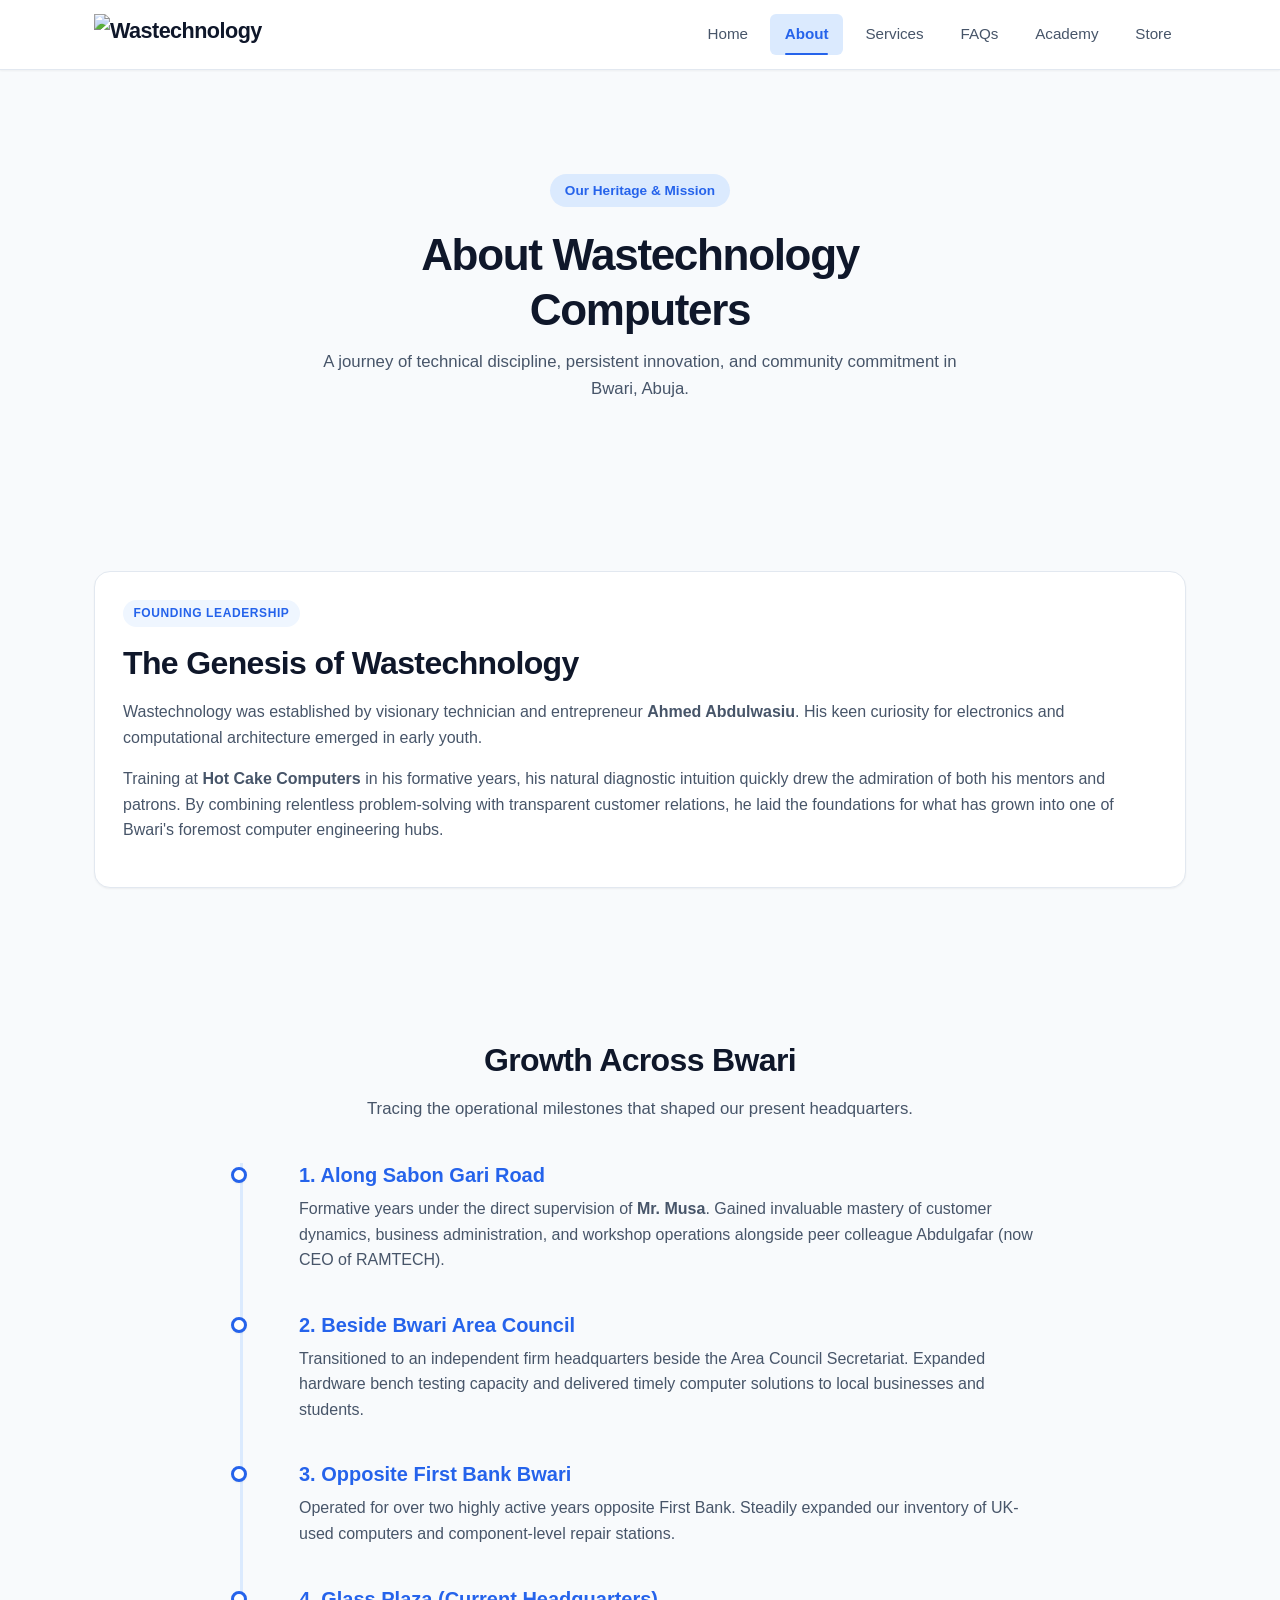
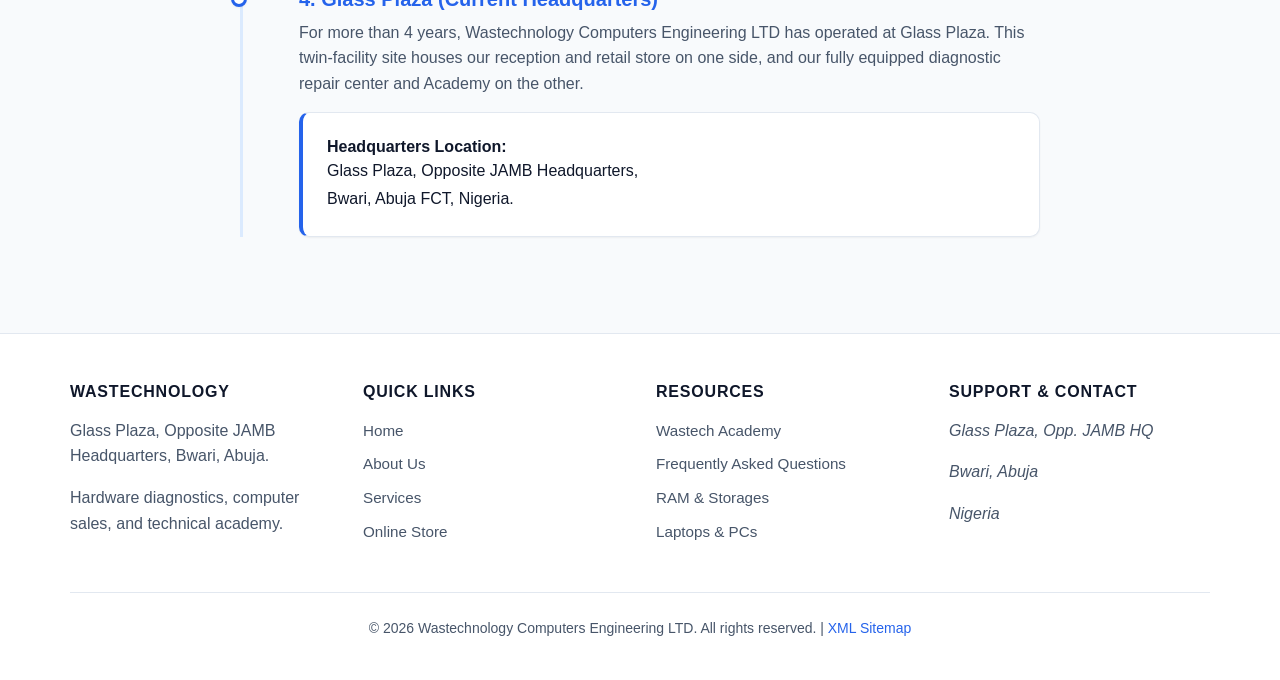
==== about.html @ b7859565 "Opitimization for search engine" ====
<!DOCTYPE html>
<html lang="en">

<head>
    <meta charset="UTF-8">
    <meta name="viewport" content="width=device-width, initial-scale=1.0">
    
    <!-- Primary SEO Meta Tags -->
    <title>About Us | Wastechnology Computers Engineering LTD, Bwari Abuja</title>
    <meta name="title" content="About Us | Wastechnology Computers Engineering LTD, Bwari Abuja">
    <meta name="description" content="Discover the story of Wastechnology Computers and founder Ahmed Abdulwasiu. Over 4 years at Glass Plaza Bwari offering premier laptop repairs, PC sales &amp; academy training.">
    <meta name="keywords" content="about Wastechnology, Ahmed Abdulwasiu, computer shop history Bwari, Glass Plaza Bwari computers, IT company Abuja, computer engineering firm Nigeria">
    <meta name="author" content="Wastechnology Computers Engineering LTD">
    <meta name="robots" content="index, follow, max-snippet:-1, max-image-preview:large, max-video-preview:-1">
    <meta name="theme-color" content="#2563eb">

    <!-- Canonical URL -->
    <link rel="canonical" href="https://wastechnology.com.ng/about.html">

    <!-- Open Graph / Facebook -->
    <meta property="og:type" content="website">
    <meta property="og:locale" content="en_NG">
    <meta property="og:site_name" content="Wastechnology Computers">
    <meta property="og:url" content="https://wastechnology.com.ng/about.html">
    <meta property="og:title" content="About Us | Wastechnology Computers Engineering LTD, Bwari Abuja">
    <meta property="og:description" content="Discover the story of Wastechnology Computers and founder Ahmed Abdulwasiu. Over 4 years at Glass Plaza Bwari providing quality repairs, PC sales &amp; academy.">
    <meta property="og:image" content="https://wastechnology.com.ng/assets/og-image.svg">
    <meta property="og:image:width" content="1200">
    <meta property="og:image:height" content="630">
    <meta property="og:image:alt" content="About Wastechnology Computers Engineering LTD">

    <!-- Twitter Card -->
    <meta name="twitter:card" content="summary_large_image">
    <meta name="twitter:url" content="https://wastechnology.com.ng/about.html">
    <meta name="twitter:title" content="About Us | Wastechnology Computers Engineering LTD, Bwari Abuja">
    <meta name="twitter:description" content="The journey, heritage and expansion of Wastechnology Computers under Ahmed Abdulwasiu in Bwari, Abuja.">
    <meta name="twitter:image" content="https://wastechnology.com.ng/assets/og-image.svg">

    <!-- Stylesheet -->
    <link rel="stylesheet" href="style.css">

    <!-- JSON-LD Structured Data (AboutPage & Organization) -->
    <script type="application/ld+json">
    {
      "@context": "https://schema.org",
      "@type": "AboutPage",
      "name": "About Wastechnology Computers",
      "url": "https://wastechnology.com.ng/about.html",
      "mainEntity": {
        "@type": "LocalBusiness",
        "name": "Wastechnology Computers Engineering LTD",
        "founder": {
          "@type": "Person",
          "name": "Ahmed Abdulwasiu",
          "jobTitle": "CEO & Lead Computer Engineer"
        },
        "address": {
          "@type": "PostalAddress",
          "streetAddress": "Glass Plaza, Opposite JAMB Headquarters",
          "addressLocality": "Bwari",
          "addressRegion": "Abuja FCT",
          "addressCountry": "NG"
        }
      }
    }
    </script>
</head>

<body>
    <div class="page about-page" itemscope itemtype="https://schema.org/LocalBusiness">
        <!-- Header & Semantic Navigation -->
        <header role="banner">
            <nav class="nav-links" role="navigation" aria-label="Main Navigation">
                <div class="brand-logo">
                    <a href="index.html" itemprop="url" aria-label="Wastechnology Home">
                        <img src="assets/logo.svg" alt="Wastechnology Computers Logo" width="180" height="42" decoding="async">
                    </a>
                </div>
                <div class="nav-menu" role="menubar">
                    <a href="index.html" role="menuitem">Home</a>
                    <a href="about.html" class="active" aria-current="page" role="menuitem">About</a>
                    <a href="services.html" role="menuitem">Services</a>
                    <a href="faqs.html" role="menuitem">FAQs</a>
                    <a href="academy.html" role="menuitem">Academy</a>
                    <a href="store.html" role="menuitem">Store</a>
                </div>
            </nav>
        </header>

        <!-- Main Landmark Content -->
        <main role="main" class="container">
            <section class="section-header" style="margin-top: 3rem;">
                <span class="greeting-badge">Our Heritage &amp; Mission</span>
                <h1 itemprop="name">About Wastechnology Computers</h1>
                <p itemprop="description">A journey of technical discipline, persistent innovation, and community commitment in Bwari, Abuja.</p>
            </section>

            <!-- Founder Section with Person Microdata -->
            <section role="region" aria-labelledby="founder-heading">
                <div class="card" itemprop="founder" itemscope itemtype="https://schema.org/Person" style="margin-bottom: 2.5rem;">
                    <span class="card-tag">Founding Leadership</span>
                    <h2 id="founder-heading">The Genesis of Wastechnology</h2>
                    <p>
                        Wastechnology was established by visionary technician and entrepreneur <strong itemprop="name">Ahmed Abdulwasiu</strong>. His keen curiosity for electronics and computational architecture emerged in early youth.
                    </p>
                    <p>
                        Training at <strong>Hot Cake Computers</strong> in his formative years, his natural diagnostic intuition quickly drew the admiration of both his mentors and patrons. By combining relentless problem-solving with transparent customer relations, he laid the foundations for what has grown into one of Bwari's foremost computer engineering hubs.
                    </p>
                </div>
            </section>

            <!-- Timeline of Company Expansion -->
            <section role="region" aria-labelledby="timeline-heading">
                <div class="section-header">
                    <h2 id="timeline-heading">Growth Across Bwari</h2>
                    <p>Tracing the operational milestones that shaped our present headquarters.</p>
                </div>

                <div class="timeline">
                    <article class="timeline-item">
                        <h3>1. Along Sabon Gari Road</h3>
                        <p>
                            Formative years under the direct supervision of <strong title="JAMB Staff Member">Mr. Musa</strong>. Gained invaluable mastery of customer dynamics, business administration, and workshop operations alongside peer colleague Abdulgafar (now CEO of RAMTECH).
                        </p>
                    </article>

                    <article class="timeline-item">
                        <h3>2. Beside Bwari Area Council</h3>
                        <p>
                            Transitioned to an independent firm headquarters beside the Area Council Secretariat. Expanded hardware bench testing capacity and delivered timely computer solutions to local businesses and students.
                        </p>
                    </article>

                    <article class="timeline-item">
                        <h3>3. Opposite First Bank Bwari</h3>
                        <p>
                            Operated for over two highly active years opposite First Bank. Steadily expanded our inventory of UK-used computers and component-level repair stations.
                        </p>
                    </article>

                    <article class="timeline-item">
                        <h3 title="Current Location">4. Glass Plaza (Current Headquarters)</h3>
                        <p>
                            For more than 4 years, Wastechnology Computers Engineering LTD has operated at Glass Plaza. This twin-facility site houses our reception and retail store on one side, and our fully equipped diagnostic repair center and Academy on the other.
                        </p>

                        <div class="address-box" itemprop="address" itemscope itemtype="https://schema.org/PostalAddress">
                            <h4>Headquarters Location:</h4>
                            <address>
                                <span itemprop="streetAddress">Glass Plaza, Opposite JAMB Headquarters</span>,<br>
                                <span itemprop="addressLocality">Bwari</span>,
                                <span itemprop="addressRegion">Abuja FCT</span>,
                                <span itemprop="addressCountry">Nigeria</span>.
                            </address>
                        </div>
                    </article>
                </div>
            </section>
        </main>

        <!-- Semantic Footer Landmark -->
        <footer role="contentinfo">
            <div class="footer-container">
                <div class="footer-grid">
                    <div class="footer-col">
                        <h4>Wastechnology</h4>
                        <p>Glass Plaza, Opposite JAMB Headquarters, Bwari, Abuja.</p>
                        <p>Hardware diagnostics, computer sales, and technical academy.</p>
                    </div>

                    <div class="footer-col">
                        <h4>Quick Links</h4>
                        <ul>
                            <li><a href="index.html">Home</a></li>
                            <li><a href="about.html">About Us</a></li>
                            <li><a href="services.html">Services</a></li>
                            <li><a href="store.html">Online Store</a></li>
                        </ul>
                    </div>

                    <div class="footer-col">
                        <h4>Resources</h4>
                        <ul>
                            <li><a href="academy.html">Wastech Academy</a></li>
                            <li><a href="faqs.html">Frequently Asked Questions</a></li>
                            <li><a href="store.html#ram">RAM &amp; Storages</a></li>
                            <li><a href="store.html#hp">Laptops &amp; PCs</a></li>
                        </ul>
                    </div>

                    <div class="footer-col">
                        <h4>Support &amp; Contact</h4>
                        <address itemscope itemtype="https://schema.org/PostalAddress">
                            <p><span itemprop="streetAddress">Glass Plaza, Opp. JAMB HQ</span></p>
                            <p><span itemprop="addressLocality">Bwari</span>, <span itemprop="addressRegion">Abuja</span></p>
                            <p>Nigeria</p>
                        </address>
                    </div>
                </div>

                <div class="footer-bottom">
                    <p>&copy; 2026 Wastechnology Computers Engineering LTD. All rights reserved. | <a href="sitemap.xml">XML Sitemap</a></p>
                </div>
            </div>
        </footer>
    </div>
</body>

</html>
---- style.css ----
/* ==========================================================================
   WASTECHNOLOGY COMPUTERS - MODERN LIGHT THEME STYLESHEET
   100% HTML & CSS (No JavaScript Required)
   ========================================================================== */

/* --- Custom Properties / Design Tokens --- */
:root {
  --font-family: -apple-system, BlinkMacSystemFont, "Segoe UI", Roboto, "Helvetica Neue", Arial, sans-serif;
  
  /* Light Theme Palette */
  --bg-body: #f8fafc;
  --bg-card: #ffffff;
  --bg-alt: #f1f5f9;
  --bg-accent-soft: #eff6ff;
  
  --text-main: #0f172a;
  --text-muted: #475569;
  --text-subtle: #64748b;
  --text-on-accent: #ffffff;

  --primary: #2563eb;
  --primary-hover: #1d4ed8;
  --primary-subtle: #dbeafe;
  --secondary: #0284c7;
  --accent-gold: #f59e0b;
  --success: #16a34a;

  --border: #e2e8f0;
  --border-focus: #93c5fd;

  --shadow-sm: 0 1px 2px 0 rgba(0, 0, 0, 0.05);
  --shadow-md: 0 4px 6px -1px rgba(0, 0, 0, 0.07), 0 2px 4px -2px rgba(0, 0, 0, 0.05);
  --shadow-lg: 0 10px 15px -3px rgba(0, 0, 0, 0.08), 0 4px 6px -4px rgba(0, 0, 0, 0.04);
  --shadow-glow: 0 12px 24px -4px rgba(37, 99, 235, 0.15);

  --radius-sm: 6px;
  --radius-md: 10px;
  --radius-lg: 16px;
  --radius-full: 9999px;

  --transition-fast: 0.15s ease;
  --transition-normal: 0.25s cubic-bezier(0.16, 1, 0.3, 1);
  --transition-slow: 0.4s cubic-bezier(0.16, 1, 0.3, 1);
}

/* --- Global Reset & Base Elements --- */
*, *::before, *::after {
  box-sizing: border-box;
  margin: 0;
  padding: 0;
}

html {
  font-size: 16px;
  scroll-behavior: smooth;
}

body {
  font-family: var(--font-family);
  background-color: var(--bg-body);
  color: var(--text-main);
  line-height: 1.6;
  min-height: 100vh;
  display: flex;
  flex-direction: column;
  -webkit-font-smoothing: antialiased;
}

.page {
  flex: 1 0 auto;
  display: flex;
  flex-direction: column;
}

a {
  color: var(--primary);
  text-decoration: none;
  transition: color var(--transition-fast);
}

a:hover, a:focus-visible {
  color: var(--primary-hover);
}

img {
  max-width: 100%;
  height: auto;
  display: block;
}

/* --- Container Utility --- */
.container {
  width: 100%;
  max-width: 1140px;
  margin-left: auto;
  margin-right: auto;
  padding-left: 1.5rem;
  padding-right: 1.5rem;
}

/* --- Header & Navigation Bar --- */
header {
  background-color: rgba(255, 255, 255, 0.95);
  backdrop-filter: blur(8px);
  border-bottom: 1px solid var(--border);
  position: sticky;
  top: 0;
  z-index: 100;
  box-shadow: var(--shadow-sm);
}

.nav-links {
  max-width: 1140px;
  margin: 0 auto;
  padding: 0.85rem 1.5rem;
  display: flex;
  align-items: center;
  justify-content: space-between;
  gap: 1rem;
}

.brand-logo a {
  font-size: 1.35rem;
  font-weight: 800;
  letter-spacing: -0.025em;
  color: var(--text-main);
  display: inline-flex;
  align-items: center;
  gap: 0.4rem;
}

.brand-logo a span {
  color: var(--primary);
}

.nav-menu {
  display: flex;
  align-items: center;
  gap: 0.5rem;
  list-style: none;
  flex-wrap: wrap;
}

.nav-menu a {
  color: var(--text-muted);
  font-weight: 500;
  font-size: 0.95rem;
  padding: 0.5rem 0.9rem;
  border-radius: var(--radius-sm);
  position: relative;
  transition: color var(--transition-fast), background-color var(--transition-fast);
}

.nav-menu a:hover {
  color: var(--primary);
  background-color: var(--bg-accent-soft);
}

.nav-menu a[aria-current="page"],
.nav-menu a.active {
  color: var(--primary);
  background-color: var(--primary-subtle);
  font-weight: 600;
}

.nav-menu a[aria-current="page"]::after,
.nav-menu a.active::after {
  content: "";
  position: absolute;
  bottom: 0;
  left: 20%;
  width: 60%;
  height: 2px;
  background-color: var(--primary);
  border-radius: var(--radius-full);
}

/* --- Typography & Headings --- */
h1, h2, h3, h4, h5, h6 {
  color: var(--text-main);
  line-height: 1.25;
  font-weight: 700;
}

h1 {
  font-size: clamp(2rem, 4vw, 2.75rem);
  letter-spacing: -0.03em;
  margin-bottom: 0.75rem;
}

h2 {
  font-size: clamp(1.5rem, 3vw, 2rem);
  letter-spacing: -0.02em;
  margin-bottom: 1rem;
}

h3 {
  font-size: 1.25rem;
  margin-bottom: 0.5rem;
}

p {
  color: var(--text-muted);
  margin-bottom: 1rem;
}

/* --- Hero & Greeting Section --- */
.greeting {
  background: linear-gradient(135deg, #eff6ff 0%, #f8fafc 60%, #e0f2fe 100%);
  border-bottom: 1px solid var(--border);
  padding: 4rem 1.5rem;
  text-align: center;
  position: relative;
  overflow: hidden;
}

.greeting::before {
  content: "";
  position: absolute;
  top: -50%;
  left: 50%;
  transform: translateX(-50%);
  width: 800px;
  height: 500px;
  background: radial-gradient(circle, rgba(37, 99, 235, 0.08) 0%, transparent 70%);
  pointer-events: none;
}

.greeting-wrapper {
  max-width: 850px;
  margin: 0 auto;
  position: relative;
  z-index: 1;
}

.greeting-badge {
  display: inline-flex;
  align-items: center;
  gap: 0.5rem;
  background-color: var(--primary-subtle);
  color: var(--primary);
  font-weight: 600;
  font-size: 0.85rem;
  padding: 0.35rem 0.9rem;
  border-radius: var(--radius-full);
  margin-bottom: 1.25rem;
  animation: pulseBadge 3s infinite ease-in-out;
}

.greeting-content h1 {
  margin-bottom: 1rem;
  background: linear-gradient(135deg, #0f172a 30%, #2563eb 100%);
  -webkit-background-clip: text;
  -webkit-text-fill-color: transparent;
  animation: fadeInDown 0.6s var(--transition-normal);
}

.greeting-content p {
  font-size: 1.15rem;
  max-width: 650px;
  margin: 0 auto 0.75rem auto;
  animation: fadeInUp 0.7s var(--transition-normal);
}

.greeting-actions {
  display: flex;
  justify-content: center;
  gap: 1rem;
  margin-top: 2rem;
  flex-wrap: wrap;
  animation: fadeInUp 0.8s var(--transition-normal);
}

/* --- Buttons --- */
.btn {
  display: inline-flex;
  align-items: center;
  justify-content: center;
  gap: 0.5rem;
  padding: 0.75rem 1.5rem;
  border-radius: var(--radius-md);
  font-weight: 600;
  font-size: 0.95rem;
  cursor: pointer;
  border: 1px solid transparent;
  transition: transform var(--transition-fast), box-shadow var(--transition-fast), background-color var(--transition-fast);
}

.btn:active {
  transform: scale(0.98);
}

.btn-primary {
  background-color: var(--primary);
  color: var(--text-on-accent);
  box-shadow: 0 4px 12px rgba(37, 99, 235, 0.25);
}

.btn-primary:hover {
  background-color: var(--primary-hover);
  color: var(--text-on-accent);
  box-shadow: var(--shadow-glow);
  transform: translateY(-2px);
}

.btn-outline {
  background-color: var(--bg-card);
  color: var(--text-main);
  border-color: var(--border);
  box-shadow: var(--shadow-sm);
}

.btn-outline:hover {
  border-color: var(--primary);
  color: var(--primary);
  background-color: var(--bg-accent-soft);
  transform: translateY(-2px);
}

/* --- Sections & Card Layouts --- */
section {
  padding: 3.5rem 0;
}

.section-header {
  text-align: center;
  max-width: 650px;
  margin: 0 auto 2.5rem auto;
}

.section-header p {
  font-size: 1.05rem;
}

/* Grid for Cards */
.grid-cards,
.store-items {
  display: grid;
  grid-template-columns: repeat(auto-fit, minmax(260px, 1fr));
  gap: 1.75rem;
}

/* Modern Card Component */
.card {
  background: var(--bg-card);
  border: 1px solid var(--border);
  border-radius: var(--radius-lg);
  padding: 1.75rem;
  box-shadow: var(--shadow-sm);
  transition: transform var(--transition-normal), box-shadow var(--transition-normal), border-color var(--transition-normal);
  display: flex;
  flex-direction: column;
  position: relative;
  overflow: hidden;
}

.card:hover {
  transform: translateY(-6px);
  box-shadow: var(--shadow-glow);
  border-color: var(--border-focus);
}

.card-tag {
  align-self: flex-start;
  font-size: 0.75rem;
  font-weight: 700;
  text-transform: uppercase;
  letter-spacing: 0.05em;
  padding: 0.25rem 0.65rem;
  border-radius: var(--radius-full);
  background-color: var(--bg-accent-soft);
  color: var(--primary);
  margin-bottom: 1rem;
}

.card-thumb {
  width: 100%;
  height: 180px;
  object-fit: contain;
  background-color: var(--bg-alt);
  border-radius: var(--radius-md);
  margin-bottom: 1.25rem;
  padding: 0.5rem;
  border: 1px solid var(--border);
  transition: transform var(--transition-normal);
}

.card:hover .card-thumb {
  transform: scale(1.02);
}

.card h3, .card dt {
  font-size: 1.15rem;
  font-weight: 700;
  color: var(--text-main);
  margin-bottom: 0.75rem;
  display: flex;
  align-items: center;
  justify-content: space-between;
}

.card dt span {
  font-size: 0.85rem;
  font-weight: 600;
  color: var(--primary);
}

/* Definition List inside Cards */
.card dl {
  margin: 0;
  padding: 0;
}

.card dd {
  font-size: 0.95rem;
  color: var(--text-muted);
  padding: 0.4rem 0;
  border-bottom: 1px dashed var(--border);
  display: flex;
  align-items: center;
}

.card dd::before {
  content: "✓";
  color: var(--success);
  margin-right: 0.5rem;
  font-weight: bold;
}

.card dd:last-of-type {
  border-bottom: none;
}

/* --- Services Specific Styling --- */
.service-list {
  list-style: none;
  display: grid;
  grid-template-columns: repeat(auto-fit, minmax(250px, 1fr));
  gap: 1.5rem;
}

.service-item {
  background: var(--bg-card);
  border: 1px solid var(--border);
  border-radius: var(--radius-lg);
  padding: 2rem;
  box-shadow: var(--shadow-sm);
  transition: transform var(--transition-normal), box-shadow var(--transition-normal), border-color var(--transition-normal);
}

.service-item:hover {
  transform: translateY(-4px);
  border-color: var(--primary);
  box-shadow: var(--shadow-md);
}

.service-icon {
  width: 50px;
  height: 50px;
  border-radius: var(--radius-md);
  background: var(--bg-accent-soft);
  color: var(--primary);
  display: flex;
  align-items: center;
  justify-content: center;
  font-size: 1.5rem;
  margin-bottom: 1.25rem;
}

/* --- Story & Timeline on About Page --- */
.timeline {
  position: relative;
  max-width: 800px;
  margin: 2rem auto;
  padding-left: 2rem;
  border-left: 3px solid var(--primary-subtle);
}

.timeline-item {
  position: relative;
  margin-bottom: 2.5rem;
  padding-left: 1.5rem;
  animation: fadeIn 0.8s ease-in-out;
}

.timeline-item::before {
  content: "";
  position: absolute;
  left: -2.75rem;
  top: 0.25rem;
  width: 16px;
  height: 16px;
  border-radius: 50%;
  background: var(--bg-card);
  border: 3px solid var(--primary);
  box-shadow: var(--shadow-sm);
}

.timeline-item h3 {
  color: var(--primary);
  margin-bottom: 0.5rem;
}

.address-box {
  background: var(--bg-card);
  border: 1px solid var(--border);
  border-left: 4px solid var(--primary);
  padding: 1.5rem;
  border-radius: var(--radius-md);
  margin-top: 1rem;
  box-shadow: var(--shadow-sm);
}

.address-box address {
  font-style: normal;
  color: var(--text-main);
  line-height: 1.7;
}

/* --- FAQ Accordion (Pure HTML/CSS via <details>) --- */
.faq-list {
  max-width: 800px;
  margin: 0 auto;
  display: flex;
  flex-direction: column;
  gap: 1rem;
}

.faq-item {
  background: var(--bg-card);
  border: 1px solid var(--border);
  border-radius: var(--radius-md);
  box-shadow: var(--shadow-sm);
  overflow: hidden;
  transition: border-color var(--transition-fast), box-shadow var(--transition-fast);
}

.faq-item[open] {
  border-color: var(--primary);
  box-shadow: var(--shadow-md);
}

.faq-item summary {
  padding: 1.25rem 1.5rem;
  font-weight: 600;
  font-size: 1.05rem;
  color: var(--text-main);
  cursor: pointer;
  list-style: none;
  display: flex;
  align-items: center;
  justify-content: space-between;
  user-select: none;
  transition: background-color var(--transition-fast), color var(--transition-fast);
}

.faq-item summary::-webkit-details-marker {
  display: none;
}

.faq-item summary::after {
  content: "+";
  font-size: 1.35rem;
  font-weight: bold;
  color: var(--primary);
  transition: transform var(--transition-fast);
}

.faq-item[open] summary::after {
  content: "−";
  transform: rotate(180deg);
}

.faq-item summary:hover {
  background-color: var(--bg-accent-soft);
  color: var(--primary);
}

.faq-answer {
  padding: 0 1.5rem 1.25rem 1.5rem;
  color: var(--text-muted);
  border-top: 1px solid var(--border);
  padding-top: 1rem;
  animation: fadeIn 0.3s ease-in-out;
}

/* --- Academy Program Cards --- */
.academy-badge {
  display: inline-block;
  padding: 0.25rem 0.65rem;
  border-radius: var(--radius-full);
  font-size: 0.75rem;
  font-weight: 700;
  background-color: #fef3c7;
  color: #b45309;
  margin-bottom: 0.5rem;
}

/* --- Footer --- */
footer {
  background-color: var(--bg-card);
  border-top: 1px solid var(--border);
  padding: 3rem 1.5rem 1.5rem 1.5rem;
  margin-top: auto;
}

.footer-container {
  max-width: 1140px;
  margin: 0 auto;
}

.footer-grid {
  display: grid;
  grid-template-columns: repeat(auto-fit, minmax(200px, 1fr));
  gap: 2rem;
  margin-bottom: 2.5rem;
}

.footer-col h4 {
  font-size: 1rem;
  text-transform: uppercase;
  letter-spacing: 0.05em;
  color: var(--text-main);
  margin-bottom: 1rem;
}

.footer-col ul {
  list-style: none;
  display: flex;
  flex-direction: column;
  gap: 0.5rem;
}

.footer-col a {
  color: var(--text-muted);
  font-size: 0.95rem;
  transition: color var(--transition-fast), padding-left var(--transition-fast);
}

.footer-col a:hover {
  color: var(--primary);
  padding-left: 4px;
}

.footer-bottom {
  border-top: 1px solid var(--border);
  padding-top: 1.5rem;
  text-align: center;
  color: var(--text-subtle);
  font-size: 0.875rem;
}

/* --- Pure CSS Keyframe Animations --- */
@keyframes fadeIn {
  from {
    opacity: 0;
  }
  to {
    opacity: 1;
  }
}

@keyframes fadeInUp {
  from {
    opacity: 0;
    transform: translateY(20px);
  }
  to {
    opacity: 1;
    transform: translateY(0);
  }
}

@keyframes fadeInDown {
  from {
    opacity: 0;
    transform: translateY(-20px);
  }
  to {
    opacity: 1;
    transform: translateY(0);
  }
}

@keyframes pulseBadge {
  0%, 100% {
    transform: scale(1);
    box-shadow: 0 0 0 0 rgba(37, 99, 235, 0.4);
  }
  50% {
    transform: scale(1.02);
    box-shadow: 0 0 0 6px rgba(37, 99, 235, 0);
  }
}

/* --- Responsive Media Queries --- */
@media (max-width: 768px) {
  .nav-links {
    flex-direction: column;
    align-items: flex-start;
    padding: 0.75rem 1rem;
  }

  .nav-menu {
    width: 100%;
    overflow-x: auto;
    padding-bottom: 0.25rem;
    flex-wrap: nowrap;
  }

  .greeting {
    padding: 2.75rem 1rem;
  }

  .grid-cards,
  .store-items {
    grid-template-columns: 1fr;
  }

  .timeline {
    padding-left: 1.5rem;
  }
}

@media (prefers-reduced-motion: reduce) {
  *, *::before, *::after {
    animation-duration: 0.01ms !important;
    animation-iteration-count: 1 !important;
    transition-duration: 0.01ms !important;
    scroll-behavior: auto !important;
  }
}
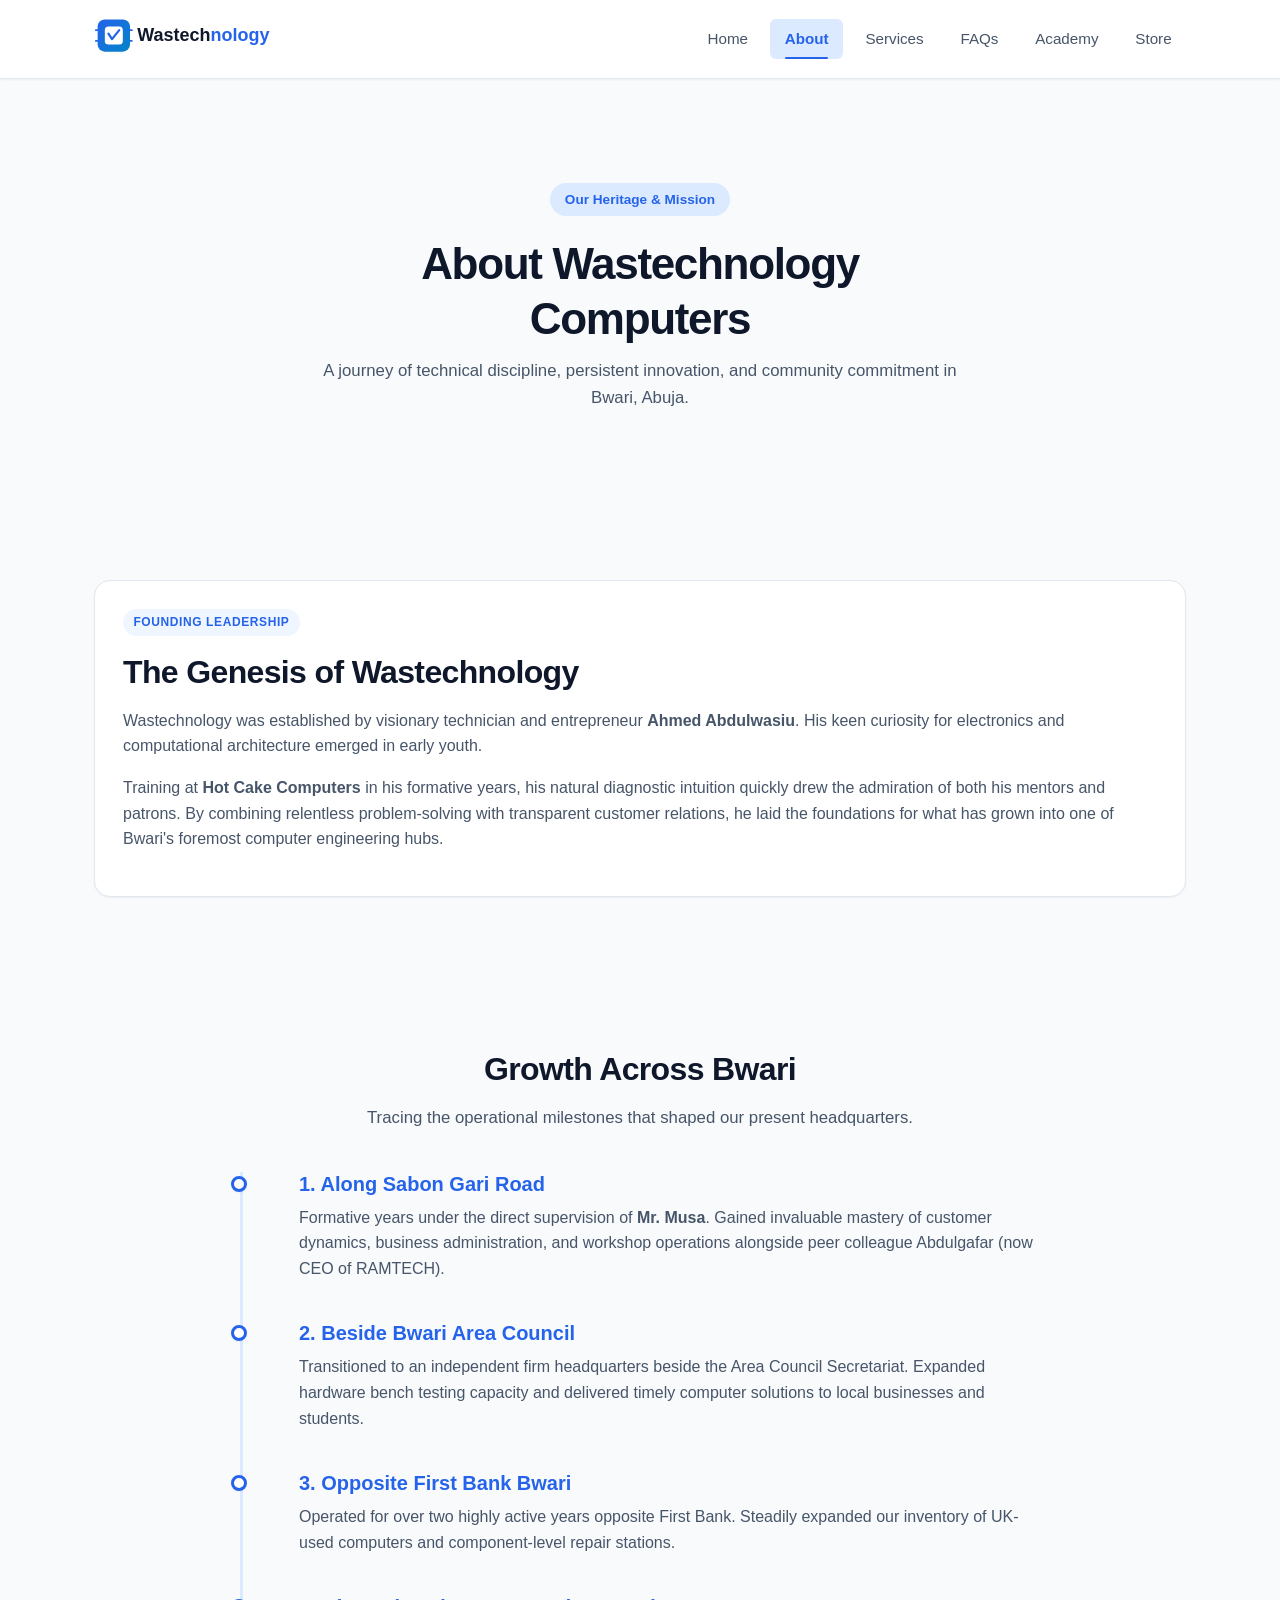
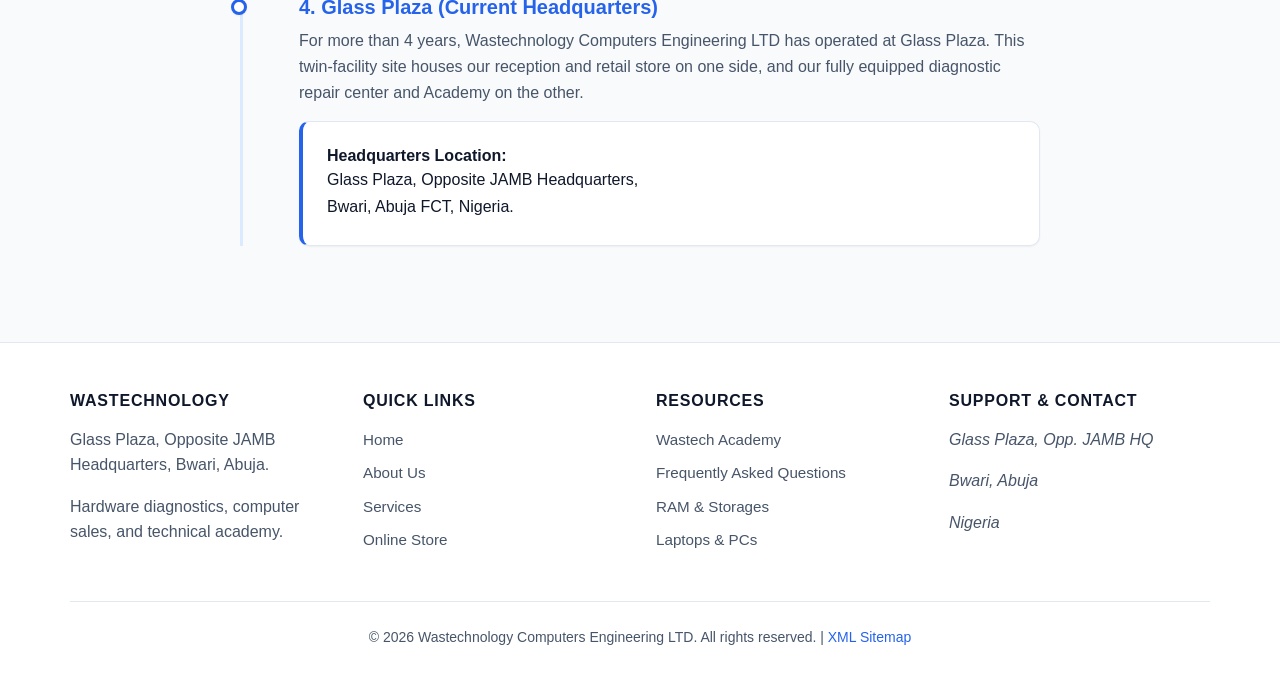
==== commit a2305da4: "Add favicon links to about.html" ====
--- a/about.html
+++ b/about.html
@@ -13,6 +13,10 @@
     <meta name="author" content="Wastechnology Computers Engineering LTD">
     <meta name="robots" content="index, follow, max-snippet:-1, max-image-preview:large, max-video-preview:-1">
     <meta name="theme-color" content="#2563eb">
+
+    <!-- Site favicon -->
+    <link rel="icon" href="/favicon.svg" type="image/svg+xml">
+    <link rel="manifest" href="/site.webmanifest">
 
     <!-- Canonical URL -->
     <link rel="canonical" href="https://wastechnology.com.ng/about.html">
